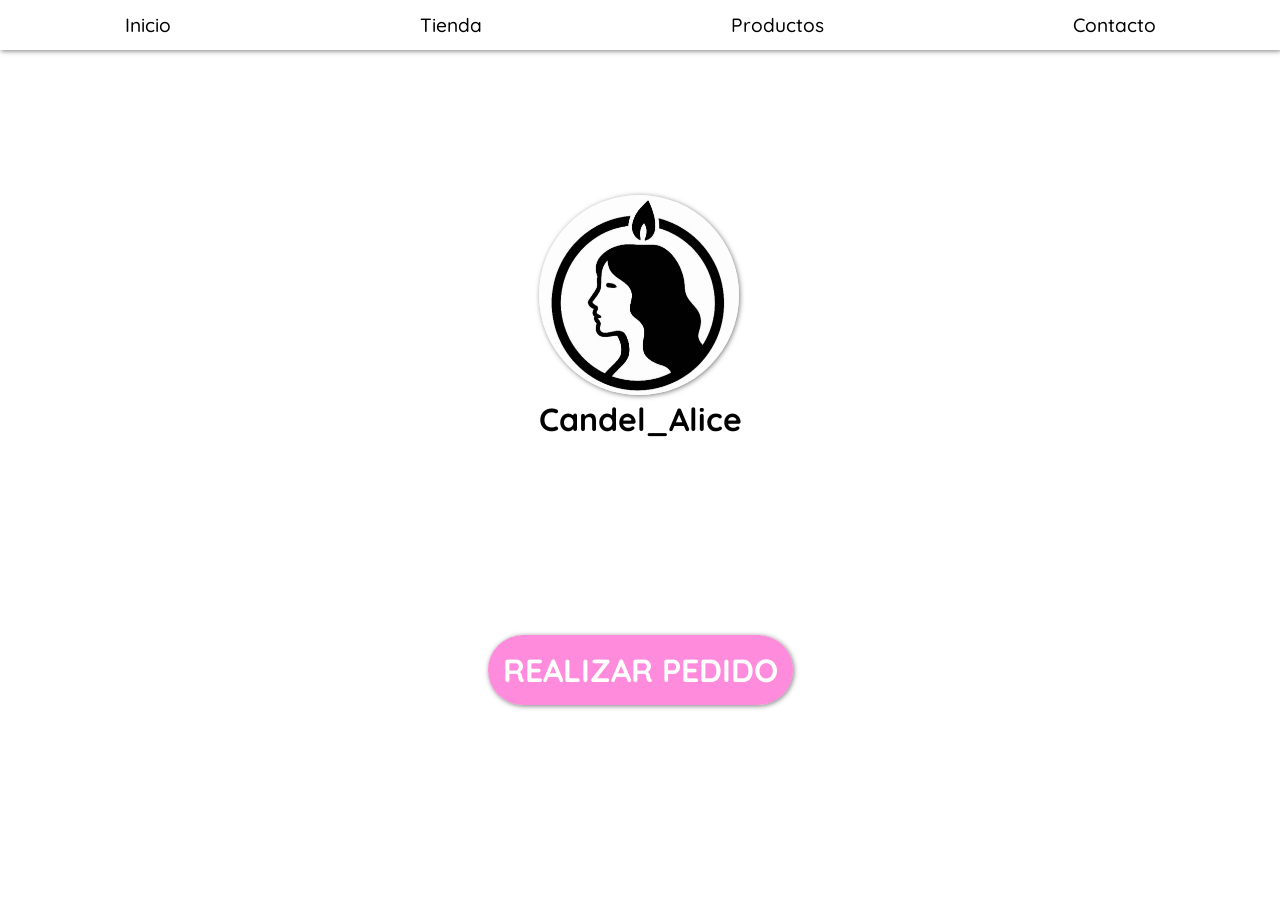
==== about.html @ d8d25cd2 "Add files via upload" ====
<!DOCTYPE html>
<html lang="es">
<head>
<meta charset="UTF-8"/>
<meta name="viewport" content="initial-scale=1, width-device=width"/>
<title>Descúbrenos</title>
<link rel="icon" type="image/x-icon" href="candel_alice_logo.ico">
<style>

@import url('https://fonts.googleapis.com/css2?family=Quicksand:wght@300..700&display=swap');

* {
margin: 0;
padding: 0;
box-sizing: border-box;
font-family: "Quicksand", sans-serif;
}

header {
position: relative;
height: 100vh;
overflow: hidden;
}

header::before, header::after, header .layer-3 {
content: "";
position: absolute;
inset: 0;
background-size: cover;
background-position: center;
opacity: 0;
z-index: -1;
animation-duration: 12s;
animation-timing-function: ease-in-out;
animation-iteration-count: infinite;
}

header::before {
background-image: url("fondo_header_1.png");
animation-name: fade1;
}

header::after {
background-image: url("fondo_header_2.png");
animation-name: fade2;
}

header .layer-3 {
background-image: url("fondo_header_3.png");
animation-name: fade3;
}

@keyframes fade1 {
  0%, 33% { opacity: 1; }
  33%, 66% { opacity: 0; }
  66%, 100% { opacity: 1; }
}

@keyframes fade2 {
  0%, 33% { opacity: 0; }
  33%, 66% { opacity: 1; }
  66%, 100% { opacity: 0; }
}

@keyframes fade3 {
  0%, 66% { opacity: 0; }
  66%, 90% { opacity: 1; }
  90%, 100% { opacity: 0; }
}

header nav ul {
list-style: none;
position: fixed;
width: 100%;
height: 50px;
background-color: rgba(255, 255, 255, 0.5);
display: flex;
justify-content: space-around;
align-items: center;
backdrop-filter: blur(5px);
box-shadow: 1px 1px 5px rgba(0, 0, 0, 0.5);
z-index: 1;
}

header nav ul li a {
font-weight: 500;
font-size: 1.2em;
color: #000;
text-decoration: none;
transition: 300ms;
}

header nav ul li a:hover {
text-shadow: 2px 2px 5px rgba(0, 0, 0, 0.5);
}

header .logo-title-cont {
height: 100%;
display: flex;
flex-direction: column;
align-items: center;
justify-content: space-evenly;
}

header .logo-title-cont .logo img {
height: 200px;
width: 200px;
border-radius: 50%;
box-shadow: 1px 1px 5px rgba(0, 0, 0, 0.5);
}

header .logo-title-cont .logo h1 {
text-shadow: 2px 2px 5px rgba(255, 255, 255, 0.5);
}

header .logo-title-cont a .title {
background-color: rgba(254, 100, 208, 0.75);
border-radius: 50px;
padding: 15px;
backdrop-filter: blur(5px);
box-shadow: 1px 1px 5px rgba(0, 0, 0, 0.5);
animation: floatY 3s ease-in-out infinite;
}

@keyframes floatY {
	0% { transform: translateY(0px); }
	50% { transform: translateY(-5px); }
	100% { transform: translateY(0px); }
}

header .logo-title-cont a {
text-decoration: none;
}

header .logo-title-cont a:hover .title {
background-color: rgba(254, 100, 208, 1);
text-shadow: 1px 1px 5px rgba(255, 255, 255, 0.5);
}

header .logo-title-cont a .title h1 {
color: #fff;
font-size: 2em;
}

</style>
</head>
<body>

<header>
	<nav>
		<ul>
			<li><a href="index.html">Inicio</a></li>
			<li><a href="shop.html">Tienda</a></li>
			<li><a href="products.html">Productos</a></li>
			<li><a href="contact.html">Contacto</a></li>
		</ul>
	</nav>
	
	<div class="logo-title-cont">

		<div class="logo">
			<img src="candel_alice_logo.jpg"/>
			<h1>Candel_Alice</h1>
		</div>

		<a href="shop.html">
			<div class="title">
				<h1>REALIZAR PEDIDO</h1>
			</div>
		</a>

	</div>

	<div class="layer-3"></div>


</header>

<main></main>

</body>
</html>
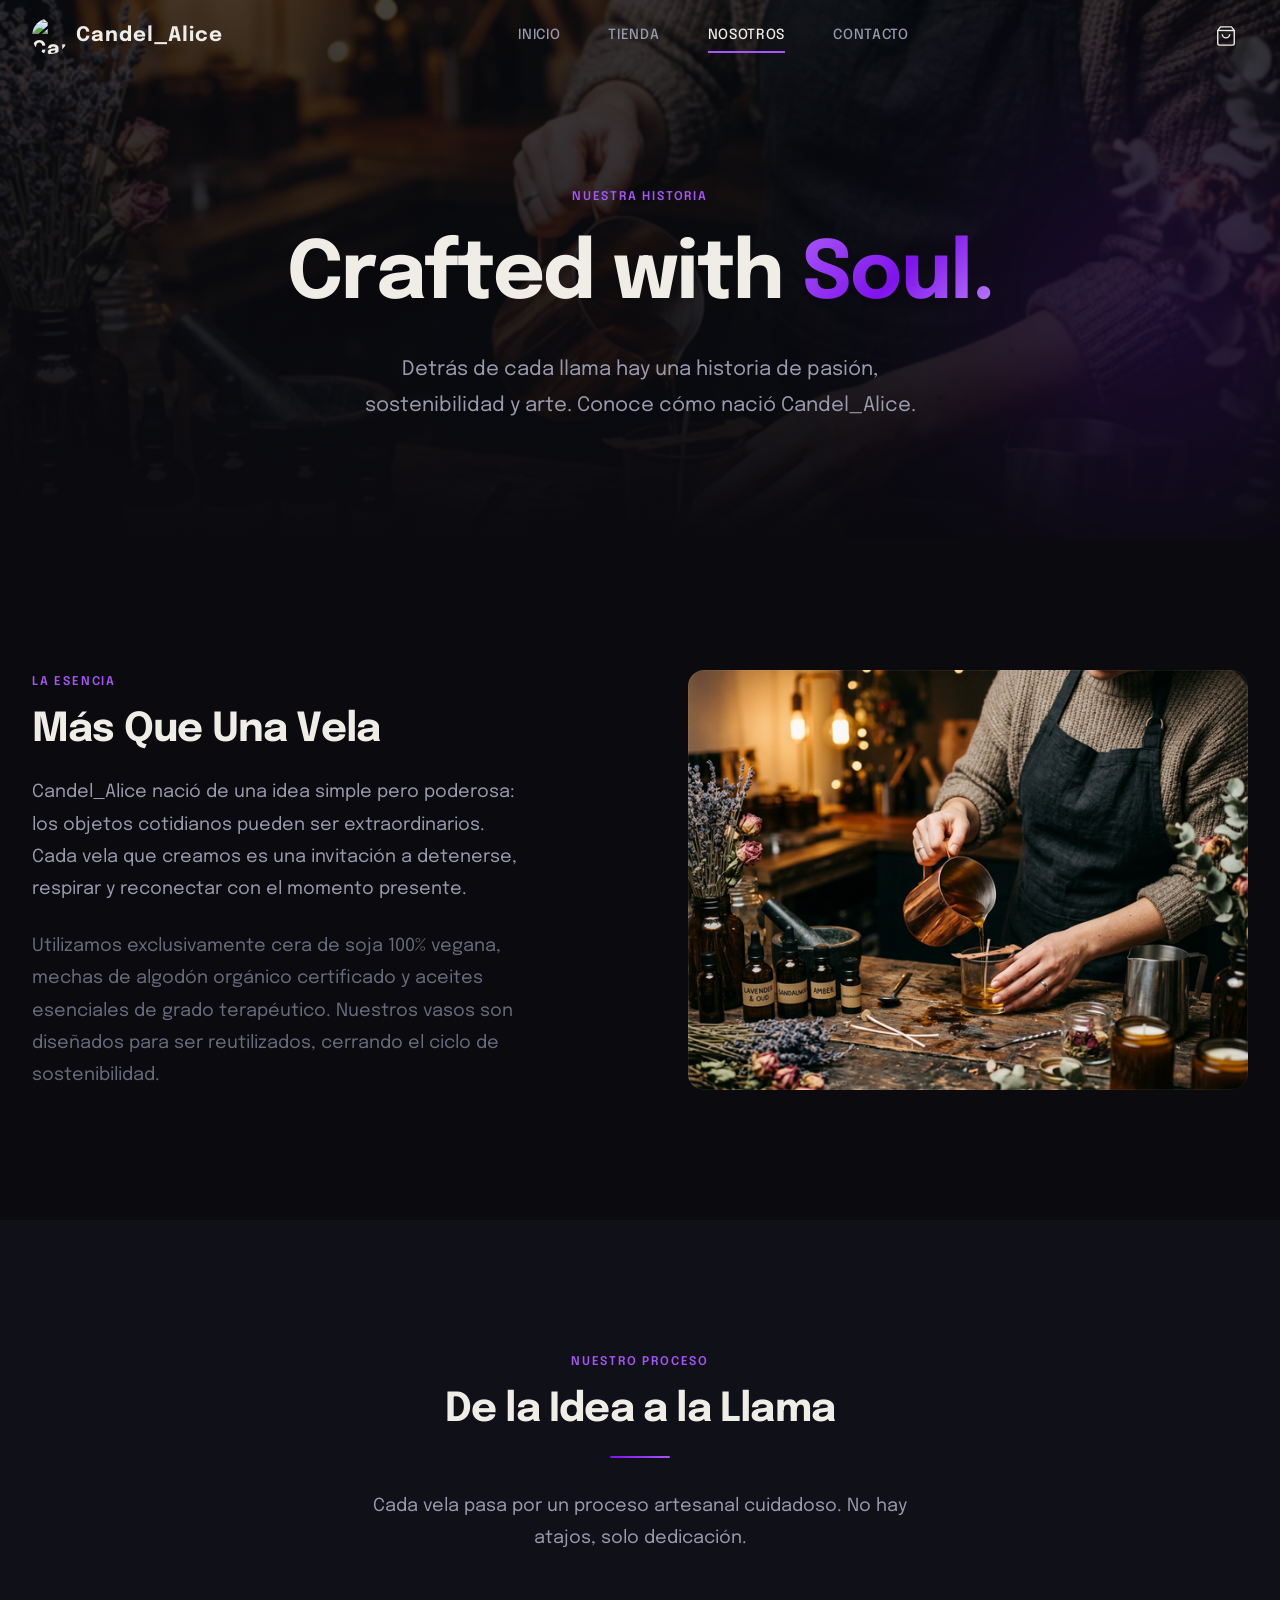
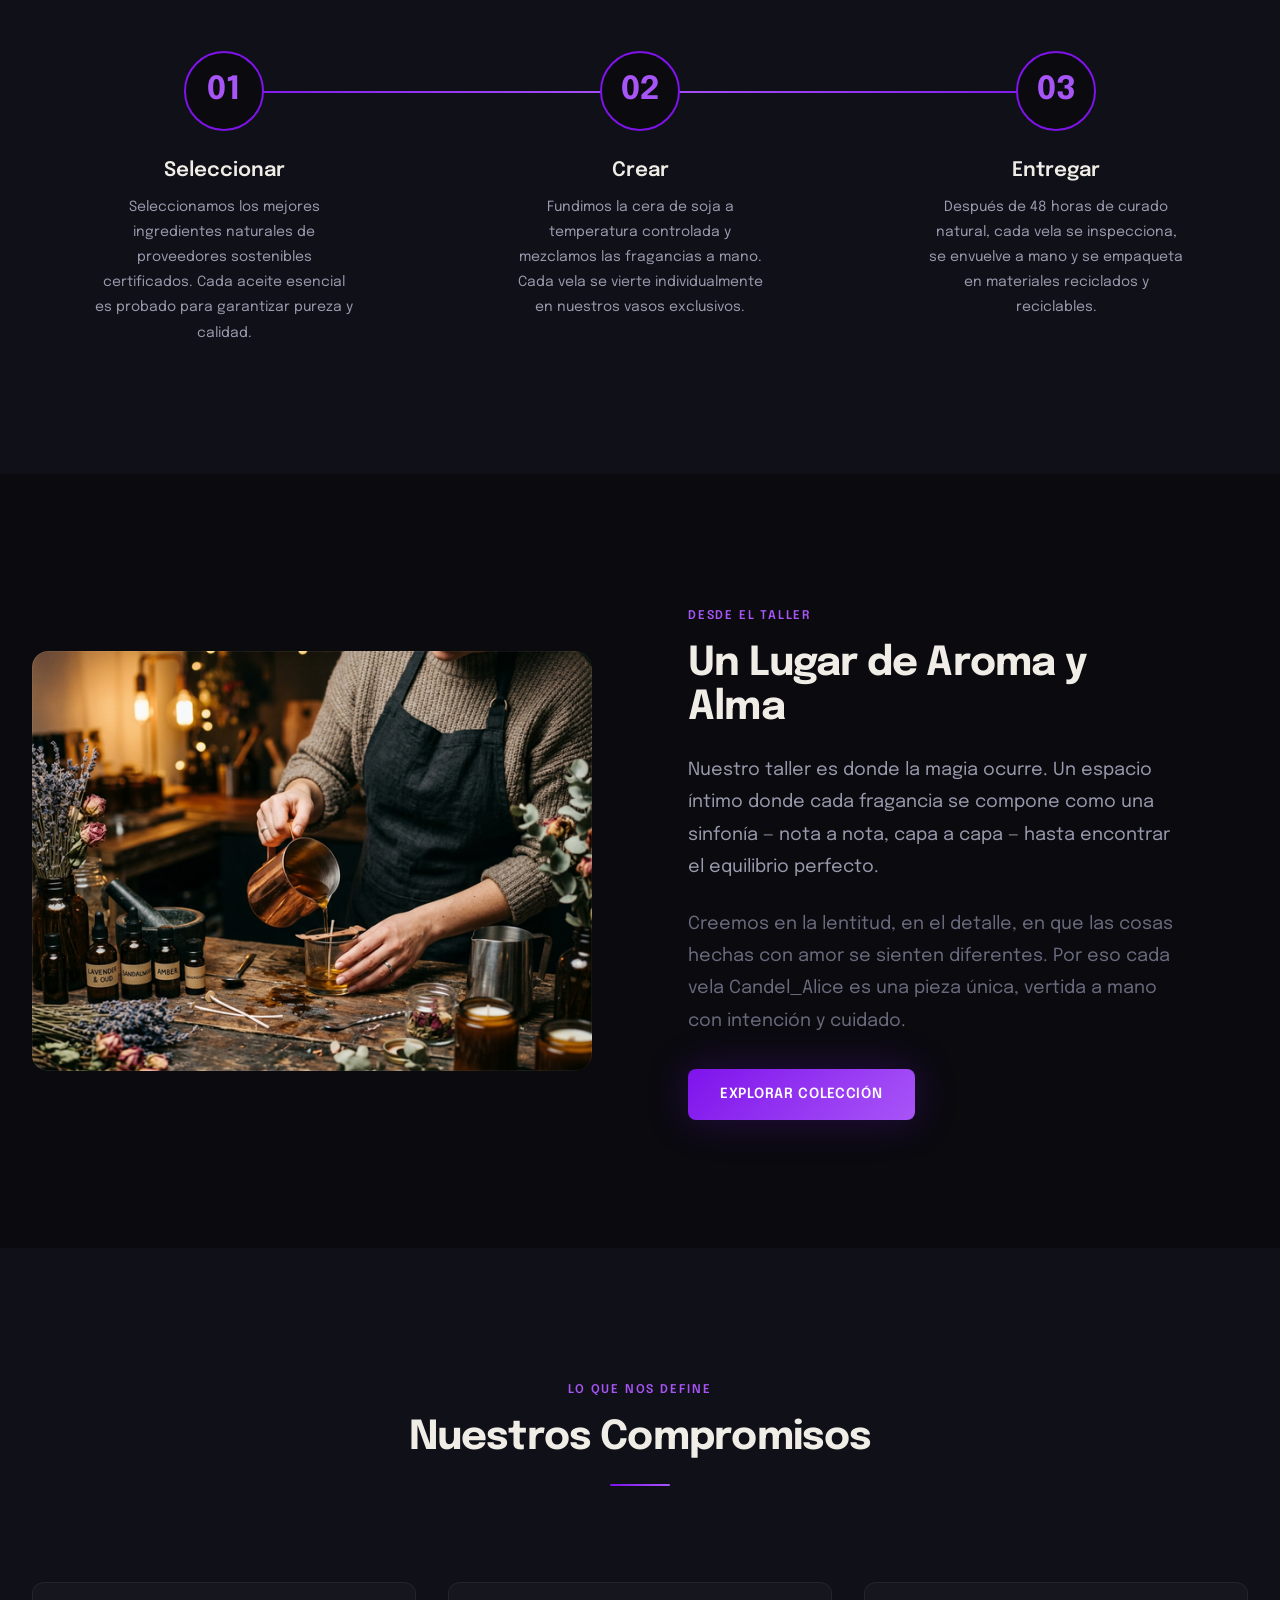
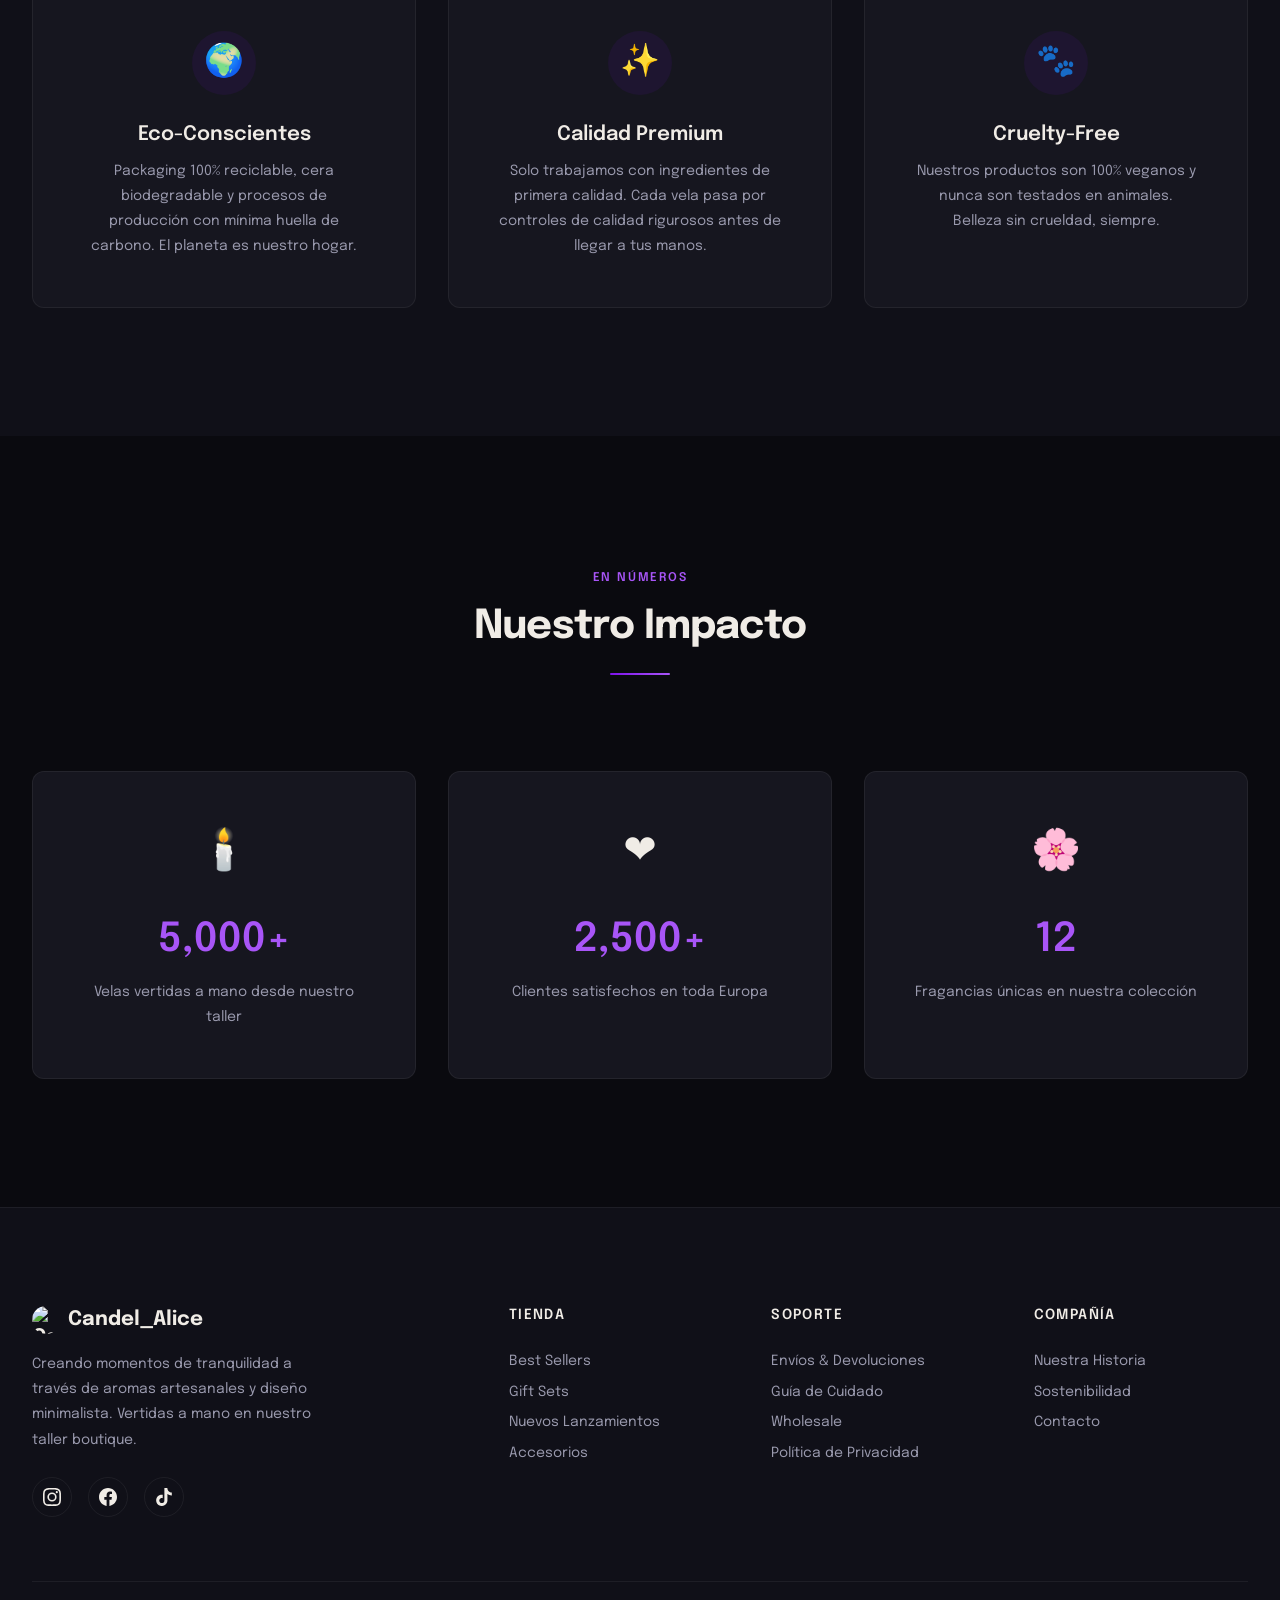
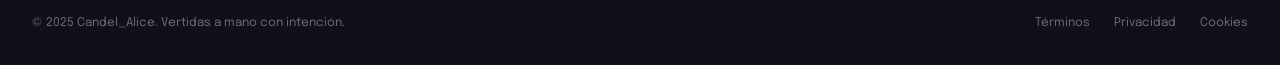
==== commit 32112e6f: "Candel_Alice remastered" ====
--- a/about.html
+++ b/about.html
@@ -1,182 +1,334 @@
-<!DOCTYPE html>
-<html lang="es">
-<head>
-<meta charset="UTF-8"/>
-<meta name="viewport" content="initial-scale=1, width-device=width"/>
-<title>Descúbrenos</title>
-<link rel="icon" type="image/x-icon" href="candel_alice_logo.ico">
-<style>
-
-@import url('https://fonts.googleapis.com/css2?family=Quicksand:wght@300..700&display=swap');
-
-* {
-margin: 0;
-padding: 0;
-box-sizing: border-box;
-font-family: "Quicksand", sans-serif;
-}
-
-header {
-position: relative;
-height: 100vh;
-overflow: hidden;
-}
-
-header::before, header::after, header .layer-3 {
-content: "";
-position: absolute;
-inset: 0;
-background-size: cover;
-background-position: center;
-opacity: 0;
-z-index: -1;
-animation-duration: 12s;
-animation-timing-function: ease-in-out;
-animation-iteration-count: infinite;
-}
-
-header::before {
-background-image: url("fondo_header_1.png");
-animation-name: fade1;
-}
-
-header::after {
-background-image: url("fondo_header_2.png");
-animation-name: fade2;
-}
-
-header .layer-3 {
-background-image: url("fondo_header_3.png");
-animation-name: fade3;
-}
-
-@keyframes fade1 {
-  0%, 33% { opacity: 1; }
-  33%, 66% { opacity: 0; }
-  66%, 100% { opacity: 1; }
-}
-
-@keyframes fade2 {
-  0%, 33% { opacity: 0; }
-  33%, 66% { opacity: 1; }
-  66%, 100% { opacity: 0; }
-}
-
-@keyframes fade3 {
-  0%, 66% { opacity: 0; }
-  66%, 90% { opacity: 1; }
-  90%, 100% { opacity: 0; }
-}
-
-header nav ul {
-list-style: none;
-position: fixed;
-width: 100%;
-height: 50px;
-background-color: rgba(255, 255, 255, 0.5);
-display: flex;
-justify-content: space-around;
-align-items: center;
-backdrop-filter: blur(5px);
-box-shadow: 1px 1px 5px rgba(0, 0, 0, 0.5);
-z-index: 1;
-}
-
-header nav ul li a {
-font-weight: 500;
-font-size: 1.2em;
-color: #000;
-text-decoration: none;
-transition: 300ms;
-}
-
-header nav ul li a:hover {
-text-shadow: 2px 2px 5px rgba(0, 0, 0, 0.5);
-}
-
-header .logo-title-cont {
-height: 100%;
-display: flex;
-flex-direction: column;
-align-items: center;
-justify-content: space-evenly;
-}
-
-header .logo-title-cont .logo img {
-height: 200px;
-width: 200px;
-border-radius: 50%;
-box-shadow: 1px 1px 5px rgba(0, 0, 0, 0.5);
-}
-
-header .logo-title-cont .logo h1 {
-text-shadow: 2px 2px 5px rgba(255, 255, 255, 0.5);
-}
-
-header .logo-title-cont a .title {
-background-color: rgba(254, 100, 208, 0.75);
-border-radius: 50px;
-padding: 15px;
-backdrop-filter: blur(5px);
-box-shadow: 1px 1px 5px rgba(0, 0, 0, 0.5);
-animation: floatY 3s ease-in-out infinite;
-}
-
-@keyframes floatY {
-	0% { transform: translateY(0px); }
-	50% { transform: translateY(-5px); }
-	100% { transform: translateY(0px); }
-}
-
-header .logo-title-cont a {
-text-decoration: none;
-}
-
-header .logo-title-cont a:hover .title {
-background-color: rgba(254, 100, 208, 1);
-text-shadow: 1px 1px 5px rgba(255, 255, 255, 0.5);
-}
-
-header .logo-title-cont a .title h1 {
-color: #fff;
-font-size: 2em;
-}
-
-</style>
-</head>
-<body>
-
-<header>
-	<nav>
-		<ul>
-			<li><a href="index.html">Inicio</a></li>
-			<li><a href="shop.html">Tienda</a></li>
-			<li><a href="products.html">Productos</a></li>
-			<li><a href="contact.html">Contacto</a></li>
-		</ul>
-	</nav>
-	
-	<div class="logo-title-cont">
-
-		<div class="logo">
-			<img src="candel_alice_logo.jpg"/>
-			<h1>Candel_Alice</h1>
-		</div>
-
-		<a href="shop.html">
-			<div class="title">
-				<h1>REALIZAR PEDIDO</h1>
-			</div>
-		</a>
-
-	</div>
-
-	<div class="layer-3"></div>
-
-
-</header>
-
-<main></main>
-
-</body>
+<!DOCTYPE html>
+<html lang="es">
+
+<head>
+    <meta charset="UTF-8">
+    <meta name="viewport" content="width=device-width, initial-scale=1.0">
+    <meta name="description"
+        content="Conoce la historia de Candel_Alice — Velas artesanales de soja vertidas a mano. Nuestra filosofía, proceso artesanal y compromiso con la sostenibilidad.">
+    <meta name="keywords"
+        content="sobre Candel_Alice, historia velas artesanales, velas de soja sostenibles, artesanía velas, proceso artesanal velas">
+    <meta name="author" content="Candel_Alice">
+    <meta name="robots" content="index, follow">
+
+    <meta property="og:title" content="Nuestra Historia | Candel_Alice — Velas Artesanales de Soja">
+    <meta property="og:description"
+        content="Conoce la historia y filosofía detrás de nuestras velas artesanales de soja.">
+    <meta property="og:image" content="images/about-studio.png">
+    <meta property="og:type" content="website">
+    <meta property="og:locale" content="es_ES">
+
+    <title>Nuestra Historia | Candel_Alice — Velas Artesanales de Soja</title>
+    <link rel="icon" type="image/x-icon" href="candel_alice_logo.ico">
+    <link rel="stylesheet" href="css/styles.css">
+</head>
+
+<body>
+
+    <!-- ========== NAVBAR ========== -->
+    <nav class="navbar" id="navbar" role="navigation" aria-label="Navegación principal">
+        <div class="navbar__inner">
+            <a href="index.html" class="navbar__logo" aria-label="Candel_Alice — Inicio">
+                <img src="candel_alice_logo.jpg" alt="Candel_Alice Logo" width="36" height="36">
+                <span>Candel_Alice</span>
+            </a>
+            <div class="navbar__links">
+                <a href="index.html" class="navbar__link" id="nav-home">Inicio</a>
+                <a href="shop.html" class="navbar__link" id="nav-shop">Tienda</a>
+                <a href="about.html" class="navbar__link active" id="nav-about">Nosotros</a>
+                <a href="contact.html" class="navbar__link" id="nav-contact">Contacto</a>
+            </div>
+            <div class="navbar__actions" style="display:flex;align-items:center;gap:var(--space-sm);">
+                <button class="navbar__cart" id="cart-toggle" aria-label="Abrir carrito de compra">
+                    <svg viewBox="0 0 24 24" aria-hidden="true">
+                        <path d="M6 2L3 6v14a2 2 0 002 2h14a2 2 0 002-2V6l-3-4z" />
+                        <line x1="3" y1="6" x2="21" y2="6" />
+                        <path d="M16 10a4 4 0 01-8 0" />
+                    </svg>
+                    <span class="cart-badge" id="cart-badge">0</span>
+                </button>
+                <button class="navbar__hamburger" id="hamburger" aria-label="Menú de navegación" aria-expanded="false">
+                    <span></span><span></span><span></span>
+                </button>
+            </div>
+        </div>
+    </nav>
+
+    <div class="mobile-menu" id="mobile-menu" role="dialog" aria-label="Menú móvil">
+        <a href="index.html" class="mobile-menu__link">Inicio</a>
+        <a href="shop.html" class="mobile-menu__link">Tienda</a>
+        <a href="about.html" class="mobile-menu__link">Nosotros</a>
+        <a href="contact.html" class="mobile-menu__link">Contacto</a>
+    </div>
+
+    <!-- ========== HERO ========== -->
+    <section class="hero hero--inner" id="about-hero" aria-labelledby="about-title">
+        <div class="hero__bg">
+            <img src="images/about-studio.png" alt="Taller artesanal de Candel_Alice" width="1920" height="1080">
+        </div>
+        <div class="hero__glow hero__glow--1" aria-hidden="true"></div>
+        <div class="container">
+            <div class="hero__content" style="text-align:center;max-width:800px;margin:0 auto;">
+                <p class="hero__label">Nuestra Historia</p>
+                <h1 class="hero__title" id="about-title">Crafted with <span class="text-gradient">Soul.</span></h1>
+                <p class="hero__subtitle" style="max-width:600px;margin:0 auto;">
+                    Detrás de cada llama hay una historia de pasión, sostenibilidad y arte. Conoce cómo nació
+                    Candel_Alice.
+                </p>
+            </div>
+        </div>
+    </section>
+
+    <!-- ========== BRAND PHILOSOPHY ========== -->
+    <section class="section" id="philosophy" aria-labelledby="philosophy-title">
+        <div class="container">
+            <div class="split-section">
+                <div class="split-section__text fade-in-up">
+                    <span class="section-label">La Esencia</span>
+                    <h2 class="section-title" id="philosophy-title">Más Que Una Vela</h2>
+                    <p class="section-subtitle mb-lg">
+                        Candel_Alice nació de una idea simple pero poderosa: los objetos cotidianos pueden ser
+                        extraordinarios. Cada vela que creamos es una invitación a detenerse, respirar y reconectar con
+                        el momento presente.
+                    </p>
+                    <p class="section-subtitle" style="color: var(--color-text-dim);">
+                        Utilizamos exclusivamente cera de soja 100% vegana, mechas de algodón orgánico certificado y
+                        aceites esenciales de grado terapéutico. Nuestros vasos son diseñados para ser reutilizados,
+                        cerrando el ciclo de sostenibilidad.
+                    </p>
+                </div>
+                <div class="split-section__image fade-in-up">
+                    <img src="images/about-ingredients.png"
+                        alt="Ingredientes naturales para velas: cera de soja, aceites esenciales, flores secas"
+                        width="600" height="450" loading="lazy">
+                </div>
+            </div>
+        </div>
+    </section>
+
+    <!-- ========== OUR PROCESS ========== -->
+    <section class="section section--alt" id="process" aria-labelledby="process-title">
+        <div class="container">
+            <div class="section__header fade-in-up">
+                <span class="section-label">Nuestro Proceso</span>
+                <h2 class="section-title" id="process-title">De la Idea a la Llama</h2>
+                <div class="section__divider"></div>
+                <p class="section-subtitle mx-auto">
+                    Cada vela pasa por un proceso artesanal cuidadoso. No hay atajos, solo dedicación.
+                </p>
+            </div>
+
+            <div class="process-steps">
+                <div class="process-step fade-in-up" id="step-source">
+                    <div class="process-step__number">01</div>
+                    <h3 class="process-step__title">Seleccionar</h3>
+                    <p class="process-step__text">Seleccionamos los mejores ingredientes naturales de proveedores
+                        sostenibles certificados. Cada aceite esencial es probado para garantizar pureza y calidad.</p>
+                </div>
+                <div class="process-step fade-in-up" id="step-craft">
+                    <div class="process-step__number">02</div>
+                    <h3 class="process-step__title">Crear</h3>
+                    <p class="process-step__text">Fundimos la cera de soja a temperatura controlada y mezclamos las
+                        fragancias a mano. Cada vela se vierte individualmente en nuestros vasos exclusivos.</p>
+                </div>
+                <div class="process-step fade-in-up" id="step-deliver">
+                    <div class="process-step__number">03</div>
+                    <h3 class="process-step__title">Entregar</h3>
+                    <p class="process-step__text">Después de 48 horas de curado natural, cada vela se inspecciona, se
+                        envuelve a mano y se empaqueta en materiales reciclados y reciclables.</p>
+                </div>
+            </div>
+        </div>
+    </section>
+
+    <!-- ========== STORY SECTION ========== -->
+    <section class="section" id="our-story" aria-labelledby="our-story-title">
+        <div class="container">
+            <div class="split-section">
+                <div class="split-section__image fade-in-up">
+                    <img src="images/about-studio.png" alt="Interior del taller de Candel_Alice" width="600"
+                        height="450" loading="lazy">
+                </div>
+                <div class="split-section__text fade-in-up">
+                    <span class="section-label">Desde El Taller</span>
+                    <h2 class="section-title" id="our-story-title">Un Lugar de Aroma y Alma</h2>
+                    <p class="section-subtitle mb-lg">
+                        Nuestro taller es donde la magia ocurre. Un espacio íntimo donde cada fragancia se compone como
+                        una sinfonía — nota a nota, capa a capa — hasta encontrar el equilibrio perfecto.
+                    </p>
+                    <p class="section-subtitle mb-xl" style="color: var(--color-text-dim);">
+                        Creemos en la lentitud, en el detalle, en que las cosas hechas con amor se sienten diferentes.
+                        Por eso cada vela Candel_Alice es una pieza única, vertida a mano con intención y cuidado.
+                    </p>
+                    <a href="shop.html" class="btn btn--primary" id="story-cta">Explorar Colección</a>
+                </div>
+            </div>
+        </div>
+    </section>
+
+    <!-- ========== VALUES ========== -->
+    <section class="section section--alt" id="values" aria-labelledby="values-title">
+        <div class="container">
+            <div class="section__header fade-in-up">
+                <span class="section-label">Lo Que Nos Define</span>
+                <h2 class="section-title" id="values-title">Nuestros Compromisos</h2>
+                <div class="section__divider"></div>
+            </div>
+
+            <div class="features-grid">
+                <div class="feature-card fade-in-up" id="value-eco">
+                    <div class="feature-card__icon" aria-hidden="true">🌍</div>
+                    <h3 class="feature-card__title">Eco-Conscientes</h3>
+                    <p class="feature-card__text">Packaging 100% reciclable, cera biodegradable y procesos de producción
+                        con mínima huella de carbono. El planeta es nuestro hogar.</p>
+                </div>
+                <div class="feature-card fade-in-up" id="value-quality">
+                    <div class="feature-card__icon" aria-hidden="true">✨</div>
+                    <h3 class="feature-card__title">Calidad Premium</h3>
+                    <p class="feature-card__text">Solo trabajamos con ingredientes de primera calidad. Cada vela pasa
+                        por controles de calidad rigurosos antes de llegar a tus manos.</p>
+                </div>
+                <div class="feature-card fade-in-up" id="value-cruelty">
+                    <div class="feature-card__icon" aria-hidden="true">🐾</div>
+                    <h3 class="feature-card__title">Cruelty-Free</h3>
+                    <p class="feature-card__text">Nuestros productos son 100% veganos y nunca son testados en animales.
+                        Belleza sin crueldad, siempre.</p>
+                </div>
+            </div>
+        </div>
+    </section>
+
+    <!-- ========== NUMBERS ========== -->
+    <section class="section" id="numbers" aria-labelledby="numbers-title">
+        <div class="container text-center">
+            <div class="section__header fade-in-up">
+                <span class="section-label">En Números</span>
+                <h2 class="section-title" id="numbers-title">Nuestro Impacto</h2>
+                <div class="section__divider"></div>
+            </div>
+
+            <div class="features-grid">
+                <div class="feature-card fade-in-up" id="stat-candles">
+                    <div class="feature-card__icon" aria-hidden="true" style="font-size:var(--fs-3xl);background:none;">
+                        🕯️</div>
+                    <h3 class="feature-card__title" style="font-size:var(--fs-3xl);color:var(--color-accent-light);">
+                        5,000+</h3>
+                    <p class="feature-card__text">Velas vertidas a mano desde nuestro taller</p>
+                </div>
+                <div class="feature-card fade-in-up" id="stat-customers">
+                    <div class="feature-card__icon" aria-hidden="true" style="font-size:var(--fs-3xl);background:none;">
+                        ❤️</div>
+                    <h3 class="feature-card__title" style="font-size:var(--fs-3xl);color:var(--color-accent-light);">
+                        2,500+</h3>
+                    <p class="feature-card__text">Clientes satisfechos en toda Europa</p>
+                </div>
+                <div class="feature-card fade-in-up" id="stat-scents">
+                    <div class="feature-card__icon" aria-hidden="true" style="font-size:var(--fs-3xl);background:none;">
+                        🌸</div>
+                    <h3 class="feature-card__title" style="font-size:var(--fs-3xl);color:var(--color-accent-light);">12
+                    </h3>
+                    <p class="feature-card__text">Fragancias únicas en nuestra colección</p>
+                </div>
+            </div>
+        </div>
+    </section>
+
+    <!-- ========== FOOTER ========== -->
+    <footer class="footer" id="footer" role="contentinfo">
+        <div class="container">
+            <div class="footer__grid">
+                <div class="footer__brand">
+                    <div class="footer__brand-name">
+                        <img src="candel_alice_logo.jpg" alt="Candel_Alice" width="28" height="28">
+                        Candel_Alice
+                    </div>
+                    <p class="footer__brand-text">
+                        Creando momentos de tranquilidad a través de aromas artesanales y diseño minimalista. Vertidas a
+                        mano en nuestro taller boutique.
+                    </p>
+                    <div class="footer__social">
+                        <a href="#" class="footer__social-link" aria-label="Instagram">
+                            <svg viewBox="0 0 24 24">
+                                <path
+                                    d="M12 2.163c3.204 0 3.584.012 4.85.07 3.252.148 4.771 1.691 4.919 4.919.058 1.265.069 1.645.069 4.849 0 3.205-.012 3.584-.069 4.849-.149 3.225-1.664 4.771-4.919 4.919-1.266.058-1.644.07-4.85.07-3.204 0-3.584-.012-4.849-.07-3.26-.149-4.771-1.699-4.919-4.92-.058-1.265-.07-1.644-.07-4.849 0-3.204.013-3.583.07-4.849.149-3.227 1.664-4.771 4.919-4.919 1.266-.057 1.645-.069 4.849-.069zM12 0C8.741 0 8.333.014 7.053.072 2.695.272.273 2.69.073 7.052.014 8.333 0 8.741 0 12c0 3.259.014 3.668.072 4.948.2 4.358 2.618 6.78 6.98 6.98C8.333 23.986 8.741 24 12 24c3.259 0 3.668-.014 4.948-.072 4.354-.2 6.782-2.618 6.979-6.98.059-1.28.073-1.689.073-4.948 0-3.259-.014-3.667-.072-4.947-.196-4.354-2.617-6.78-6.979-6.98C15.668.014 15.259 0 12 0zm0 5.838a6.162 6.162 0 100 12.324 6.162 6.162 0 000-12.324zM12 16a4 4 0 110-8 4 4 0 010 8zm6.406-11.845a1.44 1.44 0 100 2.881 1.44 1.44 0 000-2.881z" />
+                            </svg>
+                        </a>
+                        <a href="#" class="footer__social-link" aria-label="Facebook">
+                            <svg viewBox="0 0 24 24">
+                                <path
+                                    d="M24 12.073c0-6.627-5.373-12-12-12s-12 5.373-12 12c0 5.99 4.388 10.954 10.125 11.854v-8.385H7.078v-3.47h3.047V9.43c0-3.007 1.792-4.669 4.533-4.669 1.312 0 2.686.235 2.686.235v2.953H15.83c-1.491 0-1.956.925-1.956 1.874v2.25h3.328l-.532 3.47h-2.796v8.385C19.612 23.027 24 18.062 24 12.073z" />
+                            </svg>
+                        </a>
+                        <a href="#" class="footer__social-link" aria-label="TikTok">
+                            <svg viewBox="0 0 24 24">
+                                <path
+                                    d="M12.525.02c1.31-.02 2.61-.01 3.91-.02.08 1.53.63 3.09 1.75 4.17 1.12 1.11 2.7 1.62 4.24 1.79v4.03c-1.44-.05-2.89-.35-4.2-.97-.57-.26-1.1-.59-1.62-.93-.01 2.92.01 5.84-.02 8.75-.08 1.4-.54 2.79-1.35 3.94-1.31 1.92-3.58 3.17-5.91 3.21-1.43.08-2.86-.31-4.08-1.03-2.02-1.19-3.44-3.37-3.65-5.71-.02-.5-.03-1-.01-1.49.18-1.9 1.12-3.72 2.58-4.96 1.66-1.44 3.98-2.13 6.15-1.72.02 1.48-.04 2.96-.04 4.44-.99-.32-2.15-.23-3.02.37-.63.41-1.11 1.04-1.36 1.75-.21.51-.15 1.07-.14 1.61.24 1.64 1.82 3.02 3.5 2.87 1.12-.01 2.19-.66 2.77-1.61.19-.33.4-.67.41-1.06.1-1.79.06-3.57.07-5.36.01-4.03-.01-8.05.02-12.07z" />
+                            </svg>
+                        </a>
+                    </div>
+                </div>
+                <div>
+                    <h4 class="footer__column-title">Tienda</h4>
+                    <nav class="footer__links" aria-label="Enlaces de la tienda">
+                        <a href="shop.html" class="footer__link">Best Sellers</a>
+                        <a href="shop.html" class="footer__link">Gift Sets</a>
+                        <a href="shop.html" class="footer__link">Nuevos Lanzamientos</a>
+                        <a href="shop.html" class="footer__link">Accesorios</a>
+                    </nav>
+                </div>
+                <div>
+                    <h4 class="footer__column-title">Soporte</h4>
+                    <nav class="footer__links" aria-label="Enlaces de soporte">
+                        <a href="contact.html" class="footer__link">Envíos & Devoluciones</a>
+                        <a href="contact.html" class="footer__link">Guía de Cuidado</a>
+                        <a href="contact.html" class="footer__link">Wholesale</a>
+                        <a href="contact.html" class="footer__link">Política de Privacidad</a>
+                    </nav>
+                </div>
+                <div>
+                    <h4 class="footer__column-title">Compañía</h4>
+                    <nav class="footer__links" aria-label="Enlaces de la compañía">
+                        <a href="about.html" class="footer__link">Nuestra Historia</a>
+                        <a href="about.html" class="footer__link">Sostenibilidad</a>
+                        <a href="contact.html" class="footer__link">Contacto</a>
+                    </nav>
+                </div>
+            </div>
+            <div class="footer__bottom">
+                <p class="footer__copyright">© 2025 Candel_Alice. Vertidas a mano con intención.</p>
+                <div class="footer__bottom-links">
+                    <a href="#" class="footer__bottom-link">Términos</a>
+                    <a href="#" class="footer__bottom-link">Privacidad</a>
+                    <a href="#" class="footer__bottom-link">Cookies</a>
+                </div>
+            </div>
+        </div>
+    </footer>
+
+    <!-- ========== CART DRAWER ========== -->
+    <div class="cart-overlay" id="cart-overlay" aria-hidden="true"></div>
+    <aside class="cart-drawer" id="cart-drawer" role="dialog" aria-label="Carrito de compra">
+        <div class="cart-drawer__header">
+            <h2 class="cart-drawer__title">Tu Carrito</h2>
+            <button class="cart-drawer__close" id="cart-close" aria-label="Cerrar carrito">✕</button>
+        </div>
+        <div class="cart-drawer__items" id="cart-items"></div>
+        <div class="cart-drawer__footer">
+            <div class="cart-drawer__total">
+                <span>Total</span>
+                <span class="cart-total-amount" id="cart-total">€0.00</span>
+            </div>
+            <button class="btn btn--primary cart-drawer__checkout" id="checkout-btn" onclick="checkoutWithStripe()">
+                Pagar con Stripe
+                <svg width="16" height="16" viewBox="0 0 24 24" fill="none" stroke="currentColor" stroke-width="2"
+                    aria-hidden="true">
+                    <path d="M5 12h14M12 5l7 7-7 7" />
+                </svg>
+            </button>
+        </div>
+    </aside>
+
+    <script src="js/main.js"></script>
+</body>
+
 </html>
--- a/css/styles.css
+++ b/css/styles.css
@@ -0,0 +1,1876 @@
+/* ============================================================
+   CANDEL_ALICE — Design System
+   Dark luxury aesthetic with purple accents
+   ============================================================ */
+
+/* ---------- Google Fonts ---------- */
+@import url('https://fonts.googleapis.com/css2?family=Epilogue:ital,wght@0,300;0,400;0,500;0,600;0,700;1,300;1,400&display=swap');
+
+/* ---------- CSS Custom Properties ---------- */
+:root {
+  /* Colors */
+  --color-bg: #0a0a0f;
+  --color-bg-alt: #101018;
+  --color-surface: #16161f;
+  --color-surface-hover: #1e1e2a;
+  --color-card: #1a1a24;
+  --color-card-hover: #222232;
+  --color-border: rgba(255, 255, 255, 0.06);
+  --color-border-light: rgba(255, 255, 255, 0.1);
+
+  --color-text: #f0ece6;
+  --color-text-muted: #9a9aae;
+  --color-text-dim: #6a6a7e;
+
+  --color-accent: #7f13ec;
+  --color-accent-light: #a855f7;
+  --color-accent-glow: rgba(127, 19, 236, 0.25);
+  --color-accent-subtle: rgba(127, 19, 236, 0.08);
+
+  --color-white: #ffffff;
+  --color-black: #000000;
+  --color-success: #34d399;
+  --color-warning: #fbbf24;
+
+  /* Typography */
+  --font-family: 'Epilogue', system-ui, -apple-system, sans-serif;
+  --fs-xs: 0.75rem;
+  --fs-sm: 0.875rem;
+  --fs-base: 1rem;
+  --fs-md: 1.125rem;
+  --fs-lg: 1.25rem;
+  --fs-xl: 1.5rem;
+  --fs-2xl: 2rem;
+  --fs-3xl: 2.5rem;
+  --fs-4xl: 3.25rem;
+  --fs-5xl: 4rem;
+  --fs-hero: 5rem;
+
+  --fw-light: 300;
+  --fw-regular: 400;
+  --fw-medium: 500;
+  --fw-semibold: 600;
+  --fw-bold: 700;
+
+  --lh-tight: 1.1;
+  --lh-snug: 1.3;
+  --lh-normal: 1.6;
+  --lh-relaxed: 1.8;
+
+  --ls-tight: -0.02em;
+  --ls-normal: 0;
+  --ls-wide: 0.05em;
+  --ls-wider: 0.1em;
+  --ls-widest: 0.15em;
+
+  /* Spacing */
+  --space-xs: 0.25rem;
+  --space-sm: 0.5rem;
+  --space-md: 1rem;
+  --space-lg: 1.5rem;
+  --space-xl: 2rem;
+  --space-2xl: 3rem;
+  --space-3xl: 4rem;
+  --space-4xl: 6rem;
+  --space-5xl: 8rem;
+
+  /* Layout */
+  --max-width: 1280px;
+  --max-width-narrow: 900px;
+  --nav-height: 72px;
+  --border-radius: 8px;
+  --border-radius-lg: 12px;
+  --border-radius-xl: 16px;
+  --border-radius-full: 9999px;
+
+  /* Transitions */
+  --transition-fast: 0.2s cubic-bezier(0.4, 0, 0.2, 1);
+  --transition-base: 0.3s cubic-bezier(0.4, 0, 0.2, 1);
+  --transition-slow: 0.5s cubic-bezier(0.4, 0, 0.2, 1);
+  --transition-spring: 0.6s cubic-bezier(0.34, 1.56, 0.64, 1);
+
+  /* Shadows */
+  --shadow-sm: 0 1px 3px rgba(0, 0, 0, 0.3);
+  --shadow-md: 0 4px 12px rgba(0, 0, 0, 0.4);
+  --shadow-lg: 0 8px 30px rgba(0, 0, 0, 0.5);
+  --shadow-glow: 0 0 40px var(--color-accent-glow);
+}
+
+/* ---------- Reset & Base ---------- */
+*,
+*::before,
+*::after {
+  margin: 0;
+  padding: 0;
+  box-sizing: border-box;
+}
+
+html {
+  scroll-behavior: smooth;
+  font-size: 16px;
+  -webkit-text-size-adjust: 100%;
+}
+
+body {
+  font-family: var(--font-family);
+  font-weight: var(--fw-regular);
+  font-size: var(--fs-base);
+  line-height: var(--lh-normal);
+  color: var(--color-text);
+  background-color: var(--color-bg);
+  overflow-x: hidden;
+  -webkit-font-smoothing: antialiased;
+  -moz-osx-font-smoothing: grayscale;
+}
+
+img {
+  max-width: 100%;
+  height: auto;
+  display: block;
+}
+
+a {
+  color: inherit;
+  text-decoration: none;
+  transition: color var(--transition-fast);
+}
+
+button {
+  font-family: inherit;
+  cursor: pointer;
+  border: none;
+  background: none;
+  color: inherit;
+}
+
+ul,
+ol {
+  list-style: none;
+}
+
+input,
+textarea,
+select {
+  font-family: inherit;
+  font-size: inherit;
+  color: inherit;
+  background: none;
+  border: none;
+  outline: none;
+}
+
+::selection {
+  background-color: var(--color-accent);
+  color: var(--color-white);
+}
+
+/* ---------- Container ---------- */
+.container {
+  width: 100%;
+  max-width: var(--max-width);
+  margin: 0 auto;
+  padding: 0 var(--space-xl);
+}
+
+.container--narrow {
+  max-width: var(--max-width-narrow);
+}
+
+/* ---------- Typography Utilities ---------- */
+.text-gradient {
+  background: linear-gradient(135deg, var(--color-accent-light), var(--color-accent), #c084fc);
+  -webkit-background-clip: text;
+  -webkit-text-fill-color: transparent;
+  background-clip: text;
+}
+
+.section-label {
+  font-size: var(--fs-xs);
+  font-weight: var(--fw-semibold);
+  letter-spacing: var(--ls-widest);
+  text-transform: uppercase;
+  color: var(--color-accent-light);
+  margin-bottom: var(--space-md);
+  display: inline-block;
+}
+
+.section-title {
+  font-size: var(--fs-3xl);
+  font-weight: var(--fw-bold);
+  line-height: var(--lh-tight);
+  letter-spacing: var(--ls-tight);
+  margin-bottom: var(--space-lg);
+}
+
+.section-subtitle {
+  font-size: var(--fs-md);
+  color: var(--color-text-muted);
+  line-height: var(--lh-relaxed);
+  max-width: 600px;
+}
+
+/* ---------- Buttons ---------- */
+.btn {
+  display: inline-flex;
+  align-items: center;
+  justify-content: center;
+  gap: var(--space-sm);
+  padding: 14px 32px;
+  font-size: var(--fs-sm);
+  font-weight: var(--fw-semibold);
+  letter-spacing: var(--ls-wide);
+  text-transform: uppercase;
+  border-radius: var(--border-radius);
+  transition: all var(--transition-base);
+  position: relative;
+  overflow: hidden;
+  white-space: nowrap;
+}
+
+.btn::after {
+  content: '';
+  position: absolute;
+  inset: 0;
+  background: linear-gradient(135deg, rgba(255, 255, 255, 0.1), transparent);
+  opacity: 0;
+  transition: opacity var(--transition-fast);
+}
+
+.btn:hover::after {
+  opacity: 1;
+}
+
+.btn--primary {
+  background: linear-gradient(135deg, var(--color-accent), var(--color-accent-light));
+  color: var(--color-white);
+  box-shadow: var(--shadow-glow);
+}
+
+.btn--primary:hover {
+  transform: translateY(-2px);
+  box-shadow: 0 0 50px var(--color-accent-glow);
+}
+
+.btn--outline {
+  border: 1px solid var(--color-border-light);
+  color: var(--color-text);
+  background: transparent;
+}
+
+.btn--outline:hover {
+  border-color: var(--color-accent-light);
+  color: var(--color-accent-light);
+  transform: translateY(-2px);
+}
+
+.btn--sm {
+  padding: 10px 20px;
+  font-size: var(--fs-xs);
+}
+
+.btn--lg {
+  padding: 18px 40px;
+  font-size: var(--fs-base);
+}
+
+.btn--icon {
+  width: 44px;
+  height: 44px;
+  padding: 0;
+  border-radius: var(--border-radius-full);
+}
+
+/* ---------- Navigation ---------- */
+.navbar {
+  position: fixed;
+  top: 0;
+  left: 0;
+  right: 0;
+  height: var(--nav-height);
+  z-index: 1000;
+  transition: background var(--transition-base), box-shadow var(--transition-base), border-color var(--transition-base);
+  background: transparent;
+  border-bottom: 1px solid transparent;
+}
+
+.navbar.scrolled {
+  background: rgba(10, 10, 15, 0.92);
+  backdrop-filter: blur(20px);
+  -webkit-backdrop-filter: blur(20px);
+  border-bottom: 1px solid var(--color-border);
+  box-shadow: var(--shadow-sm);
+}
+
+.navbar__inner {
+  display: flex;
+  align-items: center;
+  justify-content: space-between;
+  height: 100%;
+  max-width: var(--max-width);
+  margin: 0 auto;
+  padding: 0 var(--space-xl);
+}
+
+.navbar__logo {
+  display: flex;
+  align-items: center;
+  gap: var(--space-sm);
+  font-size: var(--fs-lg);
+  font-weight: var(--fw-bold);
+  letter-spacing: var(--ls-wide);
+  color: var(--color-text);
+  z-index: 1001;
+}
+
+.navbar__logo img {
+  height: 36px;
+  width: 36px;
+  object-fit: contain;
+  border-radius: var(--border-radius-full);
+}
+
+.navbar__links {
+  display: flex;
+  align-items: center;
+  gap: var(--space-2xl);
+}
+
+.navbar__link {
+  font-size: var(--fs-sm);
+  font-weight: var(--fw-medium);
+  letter-spacing: var(--ls-wide);
+  text-transform: uppercase;
+  color: var(--color-text-muted);
+  position: relative;
+  padding: var(--space-xs) 0;
+  transition: color var(--transition-fast);
+}
+
+.navbar__link::after {
+  content: '';
+  position: absolute;
+  bottom: -2px;
+  left: 0;
+  width: 0;
+  height: 2px;
+  background: var(--color-accent-light);
+  transition: width var(--transition-base);
+}
+
+.navbar__link:hover,
+.navbar__link.active {
+  color: var(--color-text);
+}
+
+.navbar__link:hover::after,
+.navbar__link.active::after {
+  width: 100%;
+}
+
+/* Cart Icon */
+.navbar__cart {
+  position: relative;
+  display: flex;
+  align-items: center;
+  justify-content: center;
+  width: 44px;
+  height: 44px;
+  cursor: pointer;
+  transition: all var(--transition-fast);
+}
+
+.navbar__cart:hover {
+  color: var(--color-accent-light);
+}
+
+.navbar__cart svg {
+  width: 22px;
+  height: 22px;
+  stroke: currentColor;
+  fill: none;
+  stroke-width: 1.5;
+}
+
+.cart-badge {
+  position: absolute;
+  top: 4px;
+  right: 2px;
+  width: 18px;
+  height: 18px;
+  border-radius: var(--border-radius-full);
+  background: var(--color-accent);
+  color: var(--color-white);
+  font-size: 10px;
+  font-weight: var(--fw-bold);
+  display: flex;
+  align-items: center;
+  justify-content: center;
+  opacity: 0;
+  transform: scale(0);
+  transition: all var(--transition-spring);
+}
+
+.cart-badge.visible {
+  opacity: 1;
+  transform: scale(1);
+}
+
+/* Hamburger */
+.navbar__hamburger {
+  display: none;
+  flex-direction: column;
+  gap: 5px;
+  cursor: pointer;
+  z-index: 1001;
+  padding: 8px;
+}
+
+.navbar__hamburger span {
+  width: 24px;
+  height: 2px;
+  background: var(--color-text);
+  transition: all var(--transition-base);
+  transform-origin: center;
+}
+
+.navbar__hamburger.open span:nth-child(1) {
+  transform: translateY(7px) rotate(45deg);
+}
+
+.navbar__hamburger.open span:nth-child(2) {
+  opacity: 0;
+}
+
+.navbar__hamburger.open span:nth-child(3) {
+  transform: translateY(-7px) rotate(-45deg);
+}
+
+/* Mobile Menu */
+.mobile-menu {
+  display: none;
+  position: fixed;
+  inset: 0;
+  background: rgba(10, 10, 15, 0.98);
+  backdrop-filter: blur(30px);
+  z-index: 999;
+  flex-direction: column;
+  align-items: center;
+  justify-content: center;
+  gap: var(--space-2xl);
+  opacity: 0;
+  transform: translateY(-20px);
+  transition: all var(--transition-slow);
+}
+
+.mobile-menu.open {
+  display: flex;
+  opacity: 1;
+  transform: translateY(0);
+}
+
+.mobile-menu__link {
+  font-size: var(--fs-2xl);
+  font-weight: var(--fw-semibold);
+  letter-spacing: var(--ls-wide);
+  color: var(--color-text);
+  transition: color var(--transition-fast);
+}
+
+.mobile-menu__link:hover {
+  color: var(--color-accent-light);
+}
+
+/* ---------- Hero Section ---------- */
+.hero {
+  position: relative;
+  min-height: 100vh;
+  display: flex;
+  align-items: center;
+  overflow: hidden;
+}
+
+.hero__bg {
+  position: absolute;
+  inset: 0;
+  z-index: 0;
+}
+
+.hero__bg img {
+  width: 100%;
+  height: 100%;
+  object-fit: cover;
+  opacity: 0.4;
+}
+
+.hero__bg::after {
+  content: '';
+  position: absolute;
+  inset: 0;
+  background: linear-gradient(to bottom,
+      rgba(10, 10, 15, 0.3) 0%,
+      rgba(10, 10, 15, 0.6) 50%,
+      var(--color-bg) 100%);
+}
+
+.hero__content {
+  position: relative;
+  z-index: 1;
+  max-width: 700px;
+  padding-top: var(--nav-height);
+}
+
+.hero__label {
+  font-size: var(--fs-xs);
+  font-weight: var(--fw-semibold);
+  letter-spacing: var(--ls-widest);
+  text-transform: uppercase;
+  color: var(--color-accent-light);
+  margin-bottom: var(--space-lg);
+  opacity: 0;
+  animation: fadeInUp 0.8s 0.2s forwards;
+}
+
+.hero__title {
+  font-size: var(--fs-hero);
+  font-weight: var(--fw-bold);
+  line-height: var(--lh-tight);
+  letter-spacing: var(--ls-tight);
+  margin-bottom: var(--space-xl);
+  opacity: 0;
+  animation: fadeInUp 0.8s 0.4s forwards;
+}
+
+.hero__subtitle {
+  font-size: var(--fs-lg);
+  color: var(--color-text-muted);
+  line-height: var(--lh-relaxed);
+  margin-bottom: var(--space-2xl);
+  max-width: 540px;
+  opacity: 0;
+  animation: fadeInUp 0.8s 0.6s forwards;
+}
+
+.hero__actions {
+  display: flex;
+  gap: var(--space-md);
+  flex-wrap: wrap;
+  opacity: 0;
+  animation: fadeInUp 0.8s 0.8s forwards;
+}
+
+/* Hero for inner pages (shorter) */
+.hero--inner {
+  min-height: 60vh;
+}
+
+.hero--inner .hero__bg::after {
+  background: linear-gradient(to bottom,
+      rgba(10, 10, 15, 0.4) 0%,
+      rgba(10, 10, 15, 0.7) 60%,
+      var(--color-bg) 100%);
+}
+
+/* Ambient decoration */
+.hero__glow {
+  position: absolute;
+  width: 500px;
+  height: 500px;
+  border-radius: var(--border-radius-full);
+  background: radial-gradient(circle, var(--color-accent-glow), transparent 70%);
+  filter: blur(100px);
+  z-index: 0;
+  pointer-events: none;
+}
+
+.hero__glow--1 {
+  top: 10%;
+  right: -10%;
+  animation: pulseGlow 8s ease-in-out infinite;
+}
+
+.hero__glow--2 {
+  bottom: 20%;
+  left: -15%;
+  animation: pulseGlow 8s ease-in-out 4s infinite;
+  opacity: 0.5;
+}
+
+/* ---------- Sections ---------- */
+.section {
+  padding: var(--space-5xl) 0;
+  position: relative;
+}
+
+.section--alt {
+  background-color: var(--color-bg-alt);
+}
+
+.section__header {
+  text-align: center;
+  margin-bottom: var(--space-4xl);
+}
+
+.section__header .section-subtitle {
+  margin-left: auto;
+  margin-right: auto;
+}
+
+/* Divider */
+.section__divider {
+  width: 60px;
+  height: 2px;
+  background: linear-gradient(90deg, var(--color-accent), var(--color-accent-light));
+  margin: 0 auto var(--space-xl);
+  border-radius: var(--border-radius-full);
+}
+
+/* ---------- Product Cards ---------- */
+.products-grid {
+  display: grid;
+  grid-template-columns: repeat(auto-fill, minmax(280px, 1fr));
+  gap: var(--space-xl);
+}
+
+.product-card {
+  background: var(--color-card);
+  border-radius: var(--border-radius-lg);
+  overflow: hidden;
+  border: 1px solid var(--color-border);
+  transition: all var(--transition-base);
+  position: relative;
+}
+
+.product-card:hover {
+  transform: translateY(-6px);
+  border-color: var(--color-accent-glow);
+  box-shadow: var(--shadow-lg), var(--shadow-glow);
+}
+
+.product-card__image {
+  position: relative;
+  aspect-ratio: 1 / 1;
+  overflow: hidden;
+  background: var(--color-surface);
+}
+
+.product-card__image img {
+  width: 100%;
+  height: 100%;
+  object-fit: cover;
+  transition: transform var(--transition-slow);
+}
+
+.product-card:hover .product-card__image img {
+  transform: scale(1.08);
+}
+
+.product-card__badge {
+  position: absolute;
+  top: var(--space-md);
+  left: var(--space-md);
+  padding: 6px 14px;
+  background: var(--color-accent);
+  color: var(--color-white);
+  font-size: var(--fs-xs);
+  font-weight: var(--fw-semibold);
+  letter-spacing: var(--ls-wide);
+  text-transform: uppercase;
+  border-radius: var(--border-radius-full);
+}
+
+.product-card__body {
+  padding: var(--space-lg);
+}
+
+.product-card__category {
+  font-size: var(--fs-xs);
+  font-weight: var(--fw-medium);
+  letter-spacing: var(--ls-wider);
+  text-transform: uppercase;
+  color: var(--color-accent-light);
+  margin-bottom: var(--space-sm);
+}
+
+.product-card__name {
+  font-size: var(--fs-lg);
+  font-weight: var(--fw-semibold);
+  margin-bottom: var(--space-xs);
+}
+
+.product-card__scent {
+  font-size: var(--fs-sm);
+  color: var(--color-text-muted);
+  margin-bottom: var(--space-md);
+}
+
+.product-card__footer {
+  display: flex;
+  align-items: center;
+  justify-content: space-between;
+}
+
+.product-card__price {
+  font-size: var(--fs-xl);
+  font-weight: var(--fw-bold);
+  color: var(--color-text);
+}
+
+.product-card__price span {
+  font-size: var(--fs-sm);
+  color: var(--color-text-dim);
+  font-weight: var(--fw-regular);
+}
+
+.product-card__add-btn {
+  width: 44px;
+  height: 44px;
+  border-radius: var(--border-radius-full);
+  background: var(--color-accent);
+  color: var(--color-white);
+  display: flex;
+  align-items: center;
+  justify-content: center;
+  transition: all var(--transition-base);
+  font-size: var(--fs-xl);
+  line-height: 1;
+}
+
+.product-card__add-btn:hover {
+  background: var(--color-accent-light);
+  transform: scale(1.1);
+  box-shadow: var(--shadow-glow);
+}
+
+/* ---------- Featured / Split Section ---------- */
+.split-section {
+  display: grid;
+  grid-template-columns: 1fr 1fr;
+  gap: var(--space-4xl);
+  align-items: center;
+}
+
+.split-section__image {
+  border-radius: var(--border-radius-xl);
+  overflow: hidden;
+  aspect-ratio: 4 / 3;
+  position: relative;
+}
+
+.split-section__image img {
+  width: 100%;
+  height: 100%;
+  object-fit: cover;
+}
+
+.split-section__image::after {
+  content: '';
+  position: absolute;
+  inset: 0;
+  border-radius: var(--border-radius-xl);
+  border: 1px solid var(--color-border);
+}
+
+.split-section__text {
+  max-width: 500px;
+}
+
+/* ---------- Values / Features Grid ---------- */
+.features-grid {
+  display: grid;
+  grid-template-columns: repeat(3, 1fr);
+  gap: var(--space-xl);
+}
+
+.feature-card {
+  text-align: center;
+  padding: var(--space-2xl);
+  background: var(--color-surface);
+  border-radius: var(--border-radius-lg);
+  border: 1px solid var(--color-border);
+  transition: all var(--transition-base);
+}
+
+.feature-card:hover {
+  border-color: var(--color-accent-glow);
+  transform: translateY(-4px);
+}
+
+.feature-card__icon {
+  width: 64px;
+  height: 64px;
+  margin: 0 auto var(--space-lg);
+  background: var(--color-accent-subtle);
+  border-radius: var(--border-radius-full);
+  display: flex;
+  align-items: center;
+  justify-content: center;
+  font-size: var(--fs-2xl);
+}
+
+.feature-card__title {
+  font-size: var(--fs-lg);
+  font-weight: var(--fw-semibold);
+  margin-bottom: var(--space-sm);
+}
+
+.feature-card__text {
+  font-size: var(--fs-sm);
+  color: var(--color-text-muted);
+  line-height: var(--lh-relaxed);
+}
+
+/* ---------- Process / Timeline ---------- */
+.process-steps {
+  display: grid;
+  grid-template-columns: repeat(3, 1fr);
+  gap: var(--space-xl);
+  position: relative;
+}
+
+.process-steps::before {
+  content: '';
+  position: absolute;
+  top: 40px;
+  left: 15%;
+  right: 15%;
+  height: 2px;
+  background: linear-gradient(90deg, var(--color-accent), var(--color-accent-light), var(--color-accent));
+  z-index: 0;
+}
+
+.process-step {
+  text-align: center;
+  position: relative;
+  z-index: 1;
+}
+
+.process-step__number {
+  width: 80px;
+  height: 80px;
+  margin: 0 auto var(--space-lg);
+  background: var(--color-bg);
+  border: 2px solid var(--color-accent);
+  border-radius: var(--border-radius-full);
+  display: flex;
+  align-items: center;
+  justify-content: center;
+  font-size: var(--fs-2xl);
+  font-weight: var(--fw-bold);
+  color: var(--color-accent-light);
+  transition: all var(--transition-base);
+}
+
+.process-step:hover .process-step__number {
+  background: var(--color-accent);
+  color: var(--color-white);
+  box-shadow: var(--shadow-glow);
+}
+
+.process-step__title {
+  font-size: var(--fs-lg);
+  font-weight: var(--fw-semibold);
+  margin-bottom: var(--space-sm);
+}
+
+.process-step__text {
+  font-size: var(--fs-sm);
+  color: var(--color-text-muted);
+  line-height: var(--lh-relaxed);
+  max-width: 260px;
+  margin: 0 auto;
+}
+
+/* ---------- Testimonials ---------- */
+.testimonials-grid {
+  display: grid;
+  grid-template-columns: repeat(3, 1fr);
+  gap: var(--space-xl);
+}
+
+.testimonial-card {
+  background: var(--color-surface);
+  border-radius: var(--border-radius-lg);
+  padding: var(--space-2xl);
+  border: 1px solid var(--color-border);
+  position: relative;
+  transition: all var(--transition-base);
+}
+
+.testimonial-card:hover {
+  border-color: var(--color-accent-glow);
+}
+
+.testimonial-card__quote {
+  font-size: var(--fs-3xl);
+  color: var(--color-accent-light);
+  line-height: 1;
+  margin-bottom: var(--space-md);
+  font-family: Georgia, serif;
+}
+
+.testimonial-card__text {
+  font-size: var(--fs-base);
+  color: var(--color-text-muted);
+  line-height: var(--lh-relaxed);
+  margin-bottom: var(--space-lg);
+  font-style: italic;
+}
+
+.testimonial-card__author {
+  font-size: var(--fs-sm);
+  font-weight: var(--fw-semibold);
+  color: var(--color-text);
+}
+
+.testimonial-card__role {
+  font-size: var(--fs-xs);
+  color: var(--color-text-dim);
+  margin-top: 2px;
+}
+
+/* Stars */
+.stars {
+  display: flex;
+  gap: 2px;
+  margin-bottom: var(--space-md);
+  color: var(--color-warning);
+  font-size: var(--fs-sm);
+}
+
+/* ---------- Shop Page ---------- */
+.shop-filters {
+  display: flex;
+  flex-wrap: wrap;
+  gap: var(--space-sm);
+  margin-bottom: var(--space-2xl);
+  justify-content: center;
+}
+
+.filter-btn {
+  padding: 10px 24px;
+  font-size: var(--fs-sm);
+  font-weight: var(--fw-medium);
+  letter-spacing: var(--ls-wide);
+  border-radius: var(--border-radius-full);
+  border: 1px solid var(--color-border-light);
+  color: var(--color-text-muted);
+  transition: all var(--transition-fast);
+  text-transform: uppercase;
+}
+
+.filter-btn:hover,
+.filter-btn.active {
+  background: var(--color-accent);
+  border-color: var(--color-accent);
+  color: var(--color-white);
+}
+
+/* Product Detail Modal */
+.modal-overlay {
+  position: fixed;
+  inset: 0;
+  background: rgba(0, 0, 0, 0.7);
+  backdrop-filter: blur(8px);
+  z-index: 2000;
+  display: flex;
+  align-items: center;
+  justify-content: center;
+  padding: var(--space-xl);
+  opacity: 0;
+  visibility: hidden;
+  transition: all var(--transition-base);
+}
+
+.modal-overlay.open {
+  opacity: 1;
+  visibility: visible;
+}
+
+.modal {
+  background: var(--color-card);
+  border-radius: var(--border-radius-xl);
+  border: 1px solid var(--color-border);
+  max-width: 900px;
+  width: 100%;
+  max-height: 90vh;
+  overflow-y: auto;
+  display: grid;
+  grid-template-columns: 1fr 1fr;
+  transform: scale(0.9) translateY(20px);
+  transition: all var(--transition-base);
+}
+
+.modal-overlay.open .modal {
+  transform: scale(1) translateY(0);
+}
+
+.modal__image {
+  aspect-ratio: 1 / 1;
+  overflow: hidden;
+  border-radius: var(--border-radius-xl) 0 0 var(--border-radius-xl);
+}
+
+.modal__image img {
+  width: 100%;
+  height: 100%;
+  object-fit: cover;
+}
+
+.modal__content {
+  padding: var(--space-2xl);
+  display: flex;
+  flex-direction: column;
+  justify-content: center;
+}
+
+.modal__close {
+  position: absolute;
+  top: var(--space-md);
+  right: var(--space-md);
+  width: 40px;
+  height: 40px;
+  border-radius: var(--border-radius-full);
+  background: var(--color-surface);
+  color: var(--color-text);
+  font-size: var(--fs-lg);
+  display: flex;
+  align-items: center;
+  justify-content: center;
+  transition: all var(--transition-fast);
+  border: 1px solid var(--color-border);
+}
+
+.modal__close:hover {
+  background: var(--color-accent);
+  border-color: var(--color-accent);
+}
+
+.modal__category {
+  font-size: var(--fs-xs);
+  font-weight: var(--fw-semibold);
+  letter-spacing: var(--ls-widest);
+  text-transform: uppercase;
+  color: var(--color-accent-light);
+  margin-bottom: var(--space-md);
+}
+
+.modal__name {
+  font-size: var(--fs-2xl);
+  font-weight: var(--fw-bold);
+  margin-bottom: var(--space-md);
+}
+
+.modal__description {
+  font-size: var(--fs-base);
+  color: var(--color-text-muted);
+  line-height: var(--lh-relaxed);
+  margin-bottom: var(--space-xl);
+}
+
+.modal__details {
+  display: grid;
+  grid-template-columns: 1fr 1fr;
+  gap: var(--space-md);
+  margin-bottom: var(--space-xl);
+  padding: var(--space-lg);
+  background: var(--color-surface);
+  border-radius: var(--border-radius);
+}
+
+.modal__detail-label {
+  font-size: var(--fs-xs);
+  color: var(--color-text-dim);
+  letter-spacing: var(--ls-wide);
+  text-transform: uppercase;
+}
+
+.modal__detail-value {
+  font-size: var(--fs-base);
+  font-weight: var(--fw-semibold);
+  margin-top: 4px;
+}
+
+.modal__scent-profile {
+  margin-bottom: var(--space-xl);
+}
+
+.modal__scent-title {
+  font-size: var(--fs-sm);
+  font-weight: var(--fw-semibold);
+  letter-spacing: var(--ls-wide);
+  text-transform: uppercase;
+  margin-bottom: var(--space-md);
+  color: var(--color-accent-light);
+}
+
+.modal__scent-note {
+  display: flex;
+  justify-content: space-between;
+  padding: var(--space-sm) 0;
+  border-bottom: 1px solid var(--color-border);
+  font-size: var(--fs-sm);
+}
+
+.modal__scent-note span:first-child {
+  color: var(--color-text-dim);
+}
+
+.modal__price-row {
+  display: flex;
+  align-items: center;
+  justify-content: space-between;
+  margin-top: auto;
+}
+
+.modal__price {
+  font-size: var(--fs-2xl);
+  font-weight: var(--fw-bold);
+}
+
+/* ---------- Cart Drawer ---------- */
+.cart-overlay {
+  position: fixed;
+  inset: 0;
+  background: rgba(0, 0, 0, 0.5);
+  z-index: 3000;
+  opacity: 0;
+  visibility: hidden;
+  transition: all var(--transition-base);
+}
+
+.cart-overlay.open {
+  opacity: 1;
+  visibility: visible;
+}
+
+.cart-drawer {
+  position: fixed;
+  top: 0;
+  right: 0;
+  bottom: 0;
+  width: 420px;
+  max-width: 100vw;
+  background: var(--color-bg);
+  border-left: 1px solid var(--color-border);
+  z-index: 3001;
+  display: flex;
+  flex-direction: column;
+  transform: translateX(100%);
+  transition: transform var(--transition-base);
+}
+
+.cart-overlay.open+.cart-drawer,
+.cart-drawer.open {
+  transform: translateX(0);
+}
+
+.cart-drawer__header {
+  display: flex;
+  align-items: center;
+  justify-content: space-between;
+  padding: var(--space-xl);
+  border-bottom: 1px solid var(--color-border);
+  flex-shrink: 0;
+}
+
+.cart-drawer__title {
+  font-size: var(--fs-lg);
+  font-weight: var(--fw-semibold);
+}
+
+.cart-drawer__close {
+  width: 36px;
+  height: 36px;
+  border-radius: var(--border-radius-full);
+  border: 1px solid var(--color-border);
+  display: flex;
+  align-items: center;
+  justify-content: center;
+  font-size: var(--fs-lg);
+  transition: all var(--transition-fast);
+}
+
+.cart-drawer__close:hover {
+  background: var(--color-surface);
+  border-color: var(--color-accent);
+}
+
+.cart-drawer__items {
+  flex: 1;
+  overflow-y: auto;
+  padding: var(--space-lg);
+}
+
+.cart-drawer__empty {
+  text-align: center;
+  padding: var(--space-4xl) var(--space-xl);
+  color: var(--color-text-dim);
+}
+
+.cart-drawer__empty-icon {
+  font-size: 3rem;
+  margin-bottom: var(--space-md);
+  opacity: 0.3;
+}
+
+.cart-item {
+  display: grid;
+  grid-template-columns: 70px 1fr auto;
+  gap: var(--space-md);
+  padding: var(--space-md) 0;
+  border-bottom: 1px solid var(--color-border);
+  align-items: center;
+}
+
+.cart-item__image {
+  width: 70px;
+  height: 70px;
+  border-radius: var(--border-radius);
+  overflow: hidden;
+  background: var(--color-surface);
+}
+
+.cart-item__image img {
+  width: 100%;
+  height: 100%;
+  object-fit: cover;
+}
+
+.cart-item__name {
+  font-size: var(--fs-sm);
+  font-weight: var(--fw-semibold);
+  margin-bottom: 4px;
+}
+
+.cart-item__price {
+  font-size: var(--fs-sm);
+  color: var(--color-text-muted);
+}
+
+.cart-item__qty {
+  display: flex;
+  align-items: center;
+  gap: var(--space-sm);
+  margin-top: var(--space-sm);
+}
+
+.cart-item__qty button {
+  width: 28px;
+  height: 28px;
+  border-radius: var(--border-radius-full);
+  border: 1px solid var(--color-border);
+  display: flex;
+  align-items: center;
+  justify-content: center;
+  font-size: var(--fs-sm);
+  transition: all var(--transition-fast);
+}
+
+.cart-item__qty button:hover {
+  border-color: var(--color-accent);
+  background: var(--color-accent-subtle);
+}
+
+.cart-item__qty span {
+  font-size: var(--fs-sm);
+  font-weight: var(--fw-semibold);
+  min-width: 20px;
+  text-align: center;
+}
+
+.cart-item__remove {
+  color: var(--color-text-dim);
+  font-size: var(--fs-xs);
+  cursor: pointer;
+  transition: color var(--transition-fast);
+  align-self: start;
+}
+
+.cart-item__remove:hover {
+  color: #f87171;
+}
+
+.cart-item__subtotal {
+  font-size: var(--fs-sm);
+  font-weight: var(--fw-semibold);
+  text-align: right;
+}
+
+.cart-drawer__footer {
+  padding: var(--space-xl);
+  border-top: 1px solid var(--color-border);
+  flex-shrink: 0;
+}
+
+.cart-drawer__total {
+  display: flex;
+  justify-content: space-between;
+  font-size: var(--fs-lg);
+  font-weight: var(--fw-bold);
+  margin-bottom: var(--space-lg);
+}
+
+.cart-drawer__checkout {
+  width: 100%;
+}
+
+/* ---------- Contact Form ---------- */
+.contact-grid {
+  display: grid;
+  grid-template-columns: 1fr 1fr;
+  gap: var(--space-4xl);
+  align-items: start;
+}
+
+.form-group {
+  margin-bottom: var(--space-lg);
+}
+
+.form-label {
+  display: block;
+  font-size: var(--fs-sm);
+  font-weight: var(--fw-medium);
+  letter-spacing: var(--ls-wide);
+  color: var(--color-text-muted);
+  margin-bottom: var(--space-sm);
+  text-transform: uppercase;
+}
+
+.form-input,
+.form-select,
+.form-textarea {
+  width: 100%;
+  padding: 14px var(--space-lg);
+  background: var(--color-surface);
+  border: 1px solid var(--color-border);
+  border-radius: var(--border-radius);
+  color: var(--color-text);
+  font-size: var(--fs-base);
+  transition: all var(--transition-fast);
+}
+
+.form-input:focus,
+.form-select:focus,
+.form-textarea:focus {
+  border-color: var(--color-accent);
+  box-shadow: 0 0 0 3px var(--color-accent-glow);
+}
+
+.form-input::placeholder,
+.form-textarea::placeholder {
+  color: var(--color-text-dim);
+}
+
+.form-select {
+  appearance: none;
+  cursor: pointer;
+  background-image: url("data:image/svg+xml,%3Csvg xmlns='http://www.w3.org/2000/svg' width='12' height='8' viewBox='0 0 12 8'%3E%3Cpath d='M1 1l5 5 5-5' stroke='%239a9aae' stroke-width='1.5' fill='none' stroke-linecap='round'/%3E%3C/svg%3E");
+  background-repeat: no-repeat;
+  background-position: right 16px center;
+}
+
+.form-select option {
+  background: var(--color-card);
+  color: var(--color-text);
+}
+
+.form-textarea {
+  resize: vertical;
+  min-height: 140px;
+}
+
+.contact-info {
+  display: flex;
+  flex-direction: column;
+  gap: var(--space-xl);
+}
+
+.contact-info-card {
+  display: flex;
+  gap: var(--space-lg);
+  padding: var(--space-xl);
+  background: var(--color-surface);
+  border-radius: var(--border-radius-lg);
+  border: 1px solid var(--color-border);
+  transition: all var(--transition-base);
+}
+
+.contact-info-card:hover {
+  border-color: var(--color-accent-glow);
+  transform: translateX(4px);
+}
+
+.contact-info-card__icon {
+  width: 48px;
+  height: 48px;
+  border-radius: var(--border-radius-full);
+  background: var(--color-accent-subtle);
+  display: flex;
+  align-items: center;
+  justify-content: center;
+  font-size: var(--fs-xl);
+  flex-shrink: 0;
+}
+
+.contact-info-card__label {
+  font-size: var(--fs-xs);
+  color: var(--color-text-dim);
+  letter-spacing: var(--ls-wide);
+  text-transform: uppercase;
+  margin-bottom: 4px;
+}
+
+.contact-info-card__value {
+  font-size: var(--fs-base);
+  font-weight: var(--fw-medium);
+}
+
+/* ---------- Footer ---------- */
+.footer {
+  background: var(--color-bg-alt);
+  border-top: 1px solid var(--color-border);
+  padding: var(--space-4xl) 0 var(--space-xl);
+}
+
+.footer__grid {
+  display: grid;
+  grid-template-columns: 2fr 1fr 1fr 1fr;
+  gap: var(--space-2xl);
+  margin-bottom: var(--space-3xl);
+}
+
+.footer__brand {
+  max-width: 300px;
+}
+
+.footer__brand-name {
+  font-size: var(--fs-lg);
+  font-weight: var(--fw-bold);
+  margin-bottom: var(--space-md);
+  display: flex;
+  align-items: center;
+  gap: var(--space-sm);
+}
+
+.footer__brand-name img {
+  height: 28px;
+  width: 28px;
+  border-radius: var(--border-radius-full);
+}
+
+.footer__brand-text {
+  font-size: var(--fs-sm);
+  color: var(--color-text-muted);
+  line-height: var(--lh-relaxed);
+}
+
+.footer__column-title {
+  font-size: var(--fs-sm);
+  font-weight: var(--fw-semibold);
+  letter-spacing: var(--ls-wider);
+  text-transform: uppercase;
+  color: var(--color-text);
+  margin-bottom: var(--space-lg);
+}
+
+.footer__links {
+  display: flex;
+  flex-direction: column;
+  gap: var(--space-sm);
+}
+
+.footer__link {
+  font-size: var(--fs-sm);
+  color: var(--color-text-muted);
+  transition: all var(--transition-fast);
+}
+
+.footer__link:hover {
+  color: var(--color-accent-light);
+  padding-left: 6px;
+}
+
+.footer__social {
+  display: flex;
+  gap: var(--space-md);
+  margin-top: var(--space-lg);
+}
+
+.footer__social-link {
+  width: 40px;
+  height: 40px;
+  border-radius: var(--border-radius-full);
+  border: 1px solid var(--color-border);
+  display: flex;
+  align-items: center;
+  justify-content: center;
+  transition: all var(--transition-fast);
+}
+
+.footer__social-link:hover {
+  border-color: var(--color-accent);
+  background: var(--color-accent-subtle);
+  color: var(--color-accent-light);
+  transform: translateY(-3px);
+}
+
+.footer__social-link svg {
+  width: 18px;
+  height: 18px;
+  fill: currentColor;
+}
+
+.footer__bottom {
+  border-top: 1px solid var(--color-border);
+  padding-top: var(--space-xl);
+  display: flex;
+  justify-content: space-between;
+  align-items: center;
+}
+
+.footer__copyright {
+  font-size: var(--fs-xs);
+  color: var(--color-text-dim);
+}
+
+.footer__bottom-links {
+  display: flex;
+  gap: var(--space-lg);
+}
+
+.footer__bottom-link {
+  font-size: var(--fs-xs);
+  color: var(--color-text-dim);
+  transition: color var(--transition-fast);
+}
+
+.footer__bottom-link:hover {
+  color: var(--color-accent-light);
+}
+
+/* ---------- Animations ---------- */
+@keyframes fadeInUp {
+  from {
+    opacity: 0;
+    transform: translateY(30px);
+  }
+
+  to {
+    opacity: 1;
+    transform: translateY(0);
+  }
+}
+
+@keyframes pulseGlow {
+
+  0%,
+  100% {
+    opacity: 0.3;
+    transform: scale(1);
+  }
+
+  50% {
+    opacity: 0.6;
+    transform: scale(1.1);
+  }
+}
+
+@keyframes shimmer {
+  0% {
+    background-position: -200% center;
+  }
+
+  100% {
+    background-position: 200% center;
+  }
+}
+
+.fade-in-up {
+  opacity: 0;
+  transform: translateY(30px);
+  transition: opacity 0.7s ease-out, transform 0.7s ease-out;
+}
+
+.fade-in-up.visible {
+  opacity: 1;
+  transform: translateY(0);
+}
+
+.fade-in-up:nth-child(2) {
+  transition-delay: 0.1s;
+}
+
+.fade-in-up:nth-child(3) {
+  transition-delay: 0.2s;
+}
+
+.fade-in-up:nth-child(4) {
+  transition-delay: 0.3s;
+}
+
+/* Page transition */
+.page-transition {
+  animation: fadeInUp 0.5s ease-out;
+}
+
+/* ---------- Responsive ---------- */
+
+/* Laptop: 992 – 1200px */
+@media (max-width: 1200px) {
+  :root {
+    --fs-hero: 3.5rem;
+    --fs-4xl: 2.75rem;
+    --fs-3xl: 2rem;
+  }
+
+  .footer__grid {
+    grid-template-columns: 2fr 1fr 1fr;
+  }
+}
+
+/* Tablet: 768 – 991px */
+@media (max-width: 991px) {
+  :root {
+    --fs-hero: 3rem;
+    --fs-5xl: 3rem;
+    --fs-4xl: 2.25rem;
+  }
+
+  .navbar__links {
+    display: none;
+  }
+
+  .navbar__hamburger {
+    display: flex;
+  }
+
+  .split-section {
+    grid-template-columns: 1fr;
+    gap: var(--space-2xl);
+  }
+
+  .split-section__text {
+    max-width: 100%;
+  }
+
+  .features-grid,
+  .testimonials-grid {
+    grid-template-columns: 1fr 1fr;
+  }
+
+  .process-steps {
+    grid-template-columns: 1fr;
+    gap: var(--space-2xl);
+  }
+
+  .process-steps::before {
+    display: none;
+  }
+
+  .contact-grid {
+    grid-template-columns: 1fr;
+    gap: var(--space-2xl);
+  }
+
+  .modal {
+    grid-template-columns: 1fr;
+    max-height: 90vh;
+  }
+
+  .modal__image {
+    aspect-ratio: 16 / 9;
+    border-radius: var(--border-radius-xl) var(--border-radius-xl) 0 0;
+  }
+
+  .footer__grid {
+    grid-template-columns: 1fr 1fr;
+  }
+}
+
+/* Large Mobile: 480 – 767px */
+@media (max-width: 767px) {
+  :root {
+    --fs-hero: 2.5rem;
+    --fs-5xl: 2.5rem;
+    --fs-4xl: 2rem;
+    --fs-3xl: 1.75rem;
+    --fs-2xl: 1.5rem;
+    --space-5xl: 5rem;
+    --space-4xl: 4rem;
+  }
+
+  .container {
+    padding: 0 var(--space-lg);
+  }
+
+  .section {
+    padding: var(--space-4xl) 0;
+  }
+
+  .products-grid {
+    grid-template-columns: repeat(2, 1fr);
+    gap: var(--space-md);
+  }
+
+  .features-grid,
+  .testimonials-grid {
+    grid-template-columns: 1fr;
+  }
+
+  .hero__actions {
+    flex-direction: column;
+  }
+
+  .hero__actions .btn {
+    width: 100%;
+  }
+
+  .footer__grid {
+    grid-template-columns: 1fr;
+    gap: var(--space-xl);
+  }
+
+  .footer__bottom {
+    flex-direction: column;
+    gap: var(--space-md);
+    text-align: center;
+  }
+
+  .cart-drawer {
+    width: 100vw;
+  }
+}
+
+/* Standard Mobile: < 480px */
+@media (max-width: 479px) {
+  :root {
+    --fs-hero: 2rem;
+    --fs-5xl: 2rem;
+    --fs-4xl: 1.75rem;
+    --fs-3xl: 1.5rem;
+    --space-5xl: 4rem;
+    --space-4xl: 3rem;
+  }
+
+  .container {
+    padding: 0 var(--space-md);
+  }
+
+  .products-grid {
+    grid-template-columns: 1fr;
+  }
+
+  .shop-filters {
+    gap: var(--space-xs);
+  }
+
+  .filter-btn {
+    padding: 8px 16px;
+    font-size: var(--fs-xs);
+  }
+
+  .hero--inner {
+    min-height: 50vh;
+  }
+}
+
+/* ---------- Scrollbar ---------- */
+::-webkit-scrollbar {
+  width: 8px;
+}
+
+::-webkit-scrollbar-track {
+  background: var(--color-bg);
+}
+
+::-webkit-scrollbar-thumb {
+  background: var(--color-surface-hover);
+  border-radius: var(--border-radius-full);
+}
+
+::-webkit-scrollbar-thumb:hover {
+  background: var(--color-text-dim);
+}
+
+/* ---------- Toast Notification ---------- */
+.toast {
+  position: fixed;
+  bottom: 30px;
+  left: 50%;
+  transform: translateX(-50%) translateY(100px);
+  background: var(--color-card);
+  border: 1px solid var(--color-accent);
+  border-radius: var(--border-radius-lg);
+  padding: var(--space-md) var(--space-xl);
+  color: var(--color-text);
+  font-size: var(--fs-sm);
+  font-weight: var(--fw-medium);
+  display: flex;
+  align-items: center;
+  gap: var(--space-sm);
+  z-index: 4000;
+  box-shadow: var(--shadow-lg), var(--shadow-glow);
+  transition: transform var(--transition-spring);
+  pointer-events: none;
+}
+
+.toast.show {
+  transform: translateX(-50%) translateY(0);
+}
+
+.toast__icon {
+  font-size: var(--fs-lg);
+}
+
+/* ---------- Utility ---------- */
+.text-center {
+  text-align: center;
+}
+
+.text-left {
+  text-align: left;
+}
+
+.mx-auto {
+  margin-left: auto;
+  margin-right: auto;
+}
+
+.mt-sm {
+  margin-top: var(--space-sm);
+}
+
+.mt-md {
+  margin-top: var(--space-md);
+}
+
+.mt-lg {
+  margin-top: var(--space-lg);
+}
+
+.mt-xl {
+  margin-top: var(--space-xl);
+}
+
+.mb-md {
+  margin-bottom: var(--space-md);
+}
+
+.mb-lg {
+  margin-bottom: var(--space-lg);
+}
+
+.mb-xl {
+  margin-bottom: var(--space-xl);
+}
+
+.visually-hidden {
+  position: absolute;
+  width: 1px;
+  height: 1px;
+  padding: 0;
+  margin: -1px;
+  overflow: hidden;
+  clip: rect(0, 0, 0, 0);
+  border: 0;
+}
